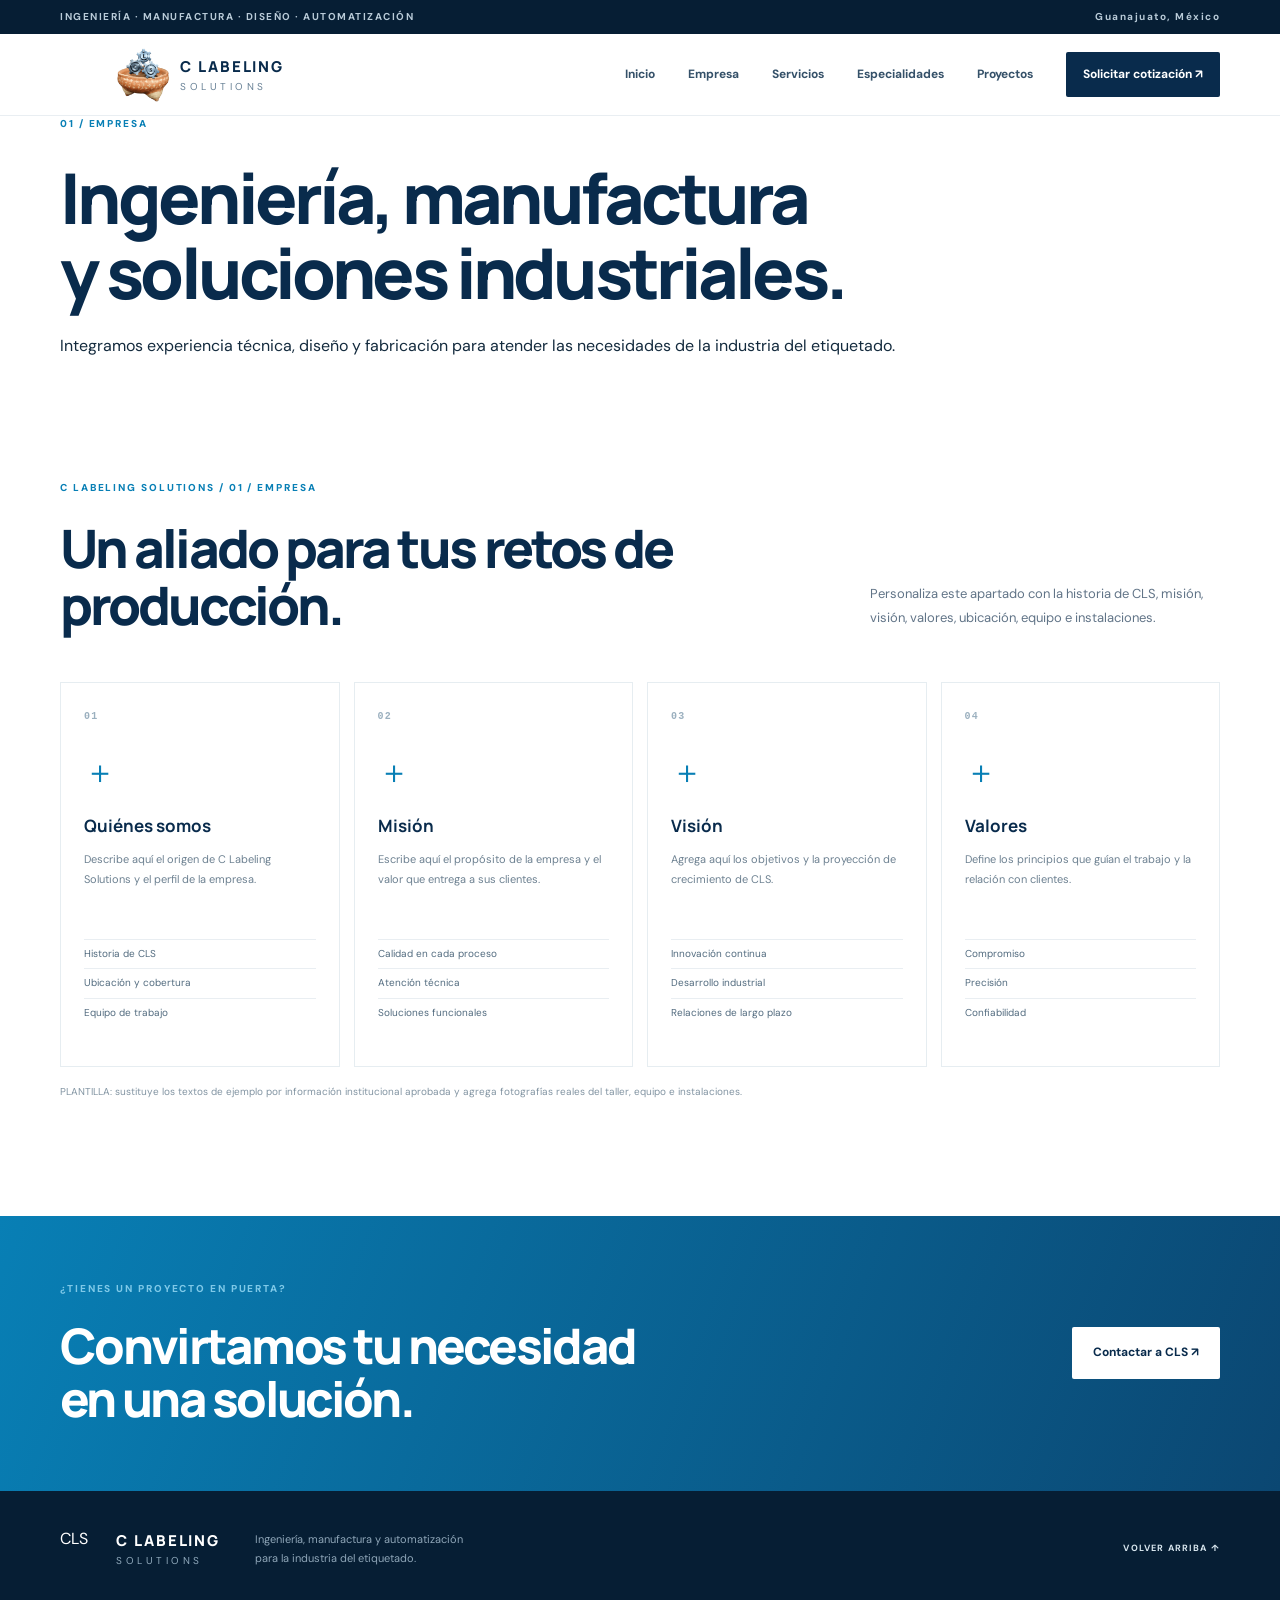
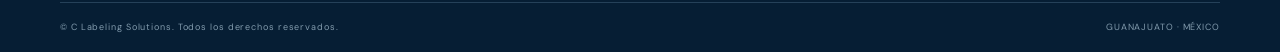
==== empresa.html @ 6d8fc18f "Add files via upload" ====
<!doctype html>
<html lang="es">
<head>
  <meta charset="utf-8">
  <meta name="viewport" content="width=device-width, initial-scale=1">
  <meta name="theme-color" content="#092b4c">
  <meta name="description" content="C Labeling Solutions: ingeniería, fabricación de refacciones, maquinado y automatización para etiquetadoras industriales.">
  <title>C Labeling Solutions | Ingeniería y desarrollo para etiquetado en PET</title>
  <link rel="preconnect" href="https://fonts.googleapis.com">
  <link rel="preconnect" href="https://fonts.gstatic.com" crossorigin>
  <link href="https://fonts.googleapis.com/css2?family=DM+Sans:wght@400;500;600;700&family=Manrope:wght@400;500;600;700;800&display=swap" rel="stylesheet">
  <link rel="stylesheet" href="styles.css">
  </head>


<body id="top">
 <div class="topline"><div class="container topline-inner"><span>INGENIERÍA · MANUFACTURA · DISEÑO · AUTOMATIZACIÓN</span><span>Guanajuato, México</span></div></div>
  <header class="site-header">
    
    <div class="container nav-wrap">
            <a class="brand" href="#inicio" aria-label="C Labeling Solutions, inicio">
        <svg class="brand-mark" viewBox="0 0 54 54" role="img"  aria-label="CLS">
          <img src="imagenes/Logo Hoya.png" alt="C Labeling Solutions, logotipo" width="54" height="54">
        </svg>
        
        <span class="brand-name"><strong>C LABELING</strong><small>SOLUTIONS</small></span>
      </a>
      <!--// Menu principal de navegación con enlaces a secciones internas de la página y un botón de llamada a la acción para solicitar cotización.-->
           <button class="menu-toggle" aria-label="Abrir menú" aria-expanded="false"><span></span><span></span><span></span></button>
      <nav class="main-nav" aria-label="Navegación principal">
        <a href="index.html">Inicio</a><a href="empresa.html" aria-current="page">Empresa</a><a href="servicios.html">Servicios</a><a href="especialidades.html">Especialidades</a><a href="proyectos.html">Proyectos</a>
      <a href="index.html#contacto" class="nav-cta">Solicitar cotización ↗</a>
    </nav>
  </div>
</header>
<main>
<!-- CABECERA DE PÁGINA: conserva esta estructura para mantener el tema común. -->
<section class="page-hero"><div class="container">
  <div class="section-kicker">01 / EMPRESA</div><h1>Ingeniería, manufactura<br>y soluciones industriales.</h1><p>Integramos experiencia técnica, diseño y fabricación para atender las necesidades de la industria del etiquetado.</p>
</div></section>
<!-- CONTENIDO EDITABLE: duplica o elimina tarjetas según tus necesidades. -->
<section class="section-pad"><div class="container">
  <div class="section-heading"><div><div class="section-kicker">C LABELING SOLUTIONS / 01 / EMPRESA</div><h2>Un aliado para tus retos de producción.</h2></div><p>Personaliza este apartado con la historia de CLS, misión, visión, valores, ubicación, equipo e instalaciones.</p></div>
  <div class="service-grid"><article class="service-card">
      <div class="service-number">01</div>
      <!-- IMAGEN OPCIONAL: reemplaza el símbolo por <img src="imagenes/archivo.jpg" alt="..."> -->
      <div class="service-icon" aria-hidden="true">＋</div>
      <h3>Quiénes somos</h3><p>Describe aquí el origen de C Labeling Solutions y el perfil de la empresa.</p>
      <ul><li>Historia de CLS</li><li>Ubicación y cobertura</li><li>Equipo de trabajo</li></ul>
    </article><article class="service-card">
      <div class="service-number">02</div>
      <!-- IMAGEN OPCIONAL: reemplaza el símbolo por <img src="imagenes/archivo.jpg" alt="..."> -->
      <div class="service-icon" aria-hidden="true">＋</div>
      <h3>Misión</h3><p>Escribe aquí el propósito de la empresa y el valor que entrega a sus clientes.</p>
      <ul><li>Calidad en cada proceso</li><li>Atención técnica</li><li>Soluciones funcionales</li></ul>
    </article><article class="service-card">
      <div class="service-number">03</div>
      <!-- IMAGEN OPCIONAL: reemplaza el símbolo por <img src="imagenes/archivo.jpg" alt="..."> -->
      <div class="service-icon" aria-hidden="true">＋</div>
      <h3>Visión</h3><p>Agrega aquí los objetivos y la proyección de crecimiento de CLS.</p>
      <ul><li>Innovación continua</li><li>Desarrollo industrial</li><li>Relaciones de largo plazo</li></ul>
    </article><article class="service-card">
      <div class="service-number">04</div>
      <!-- IMAGEN OPCIONAL: reemplaza el símbolo por <img src="imagenes/archivo.jpg" alt="..."> -->
      <div class="service-icon" aria-hidden="true">＋</div>
      <h3>Valores</h3><p>Define los principios que guían el trabajo y la relación con clientes.</p>
      <ul><li>Compromiso</li><li>Precisión</li><li>Confiabilidad</li></ul>
    </article></div>
  <p class="project-note">PLANTILLA: sustituye los textos de ejemplo por información institucional aprobada y agrega fotografías reales del taller, equipo e instalaciones.</p>
</div></section>
<!-- LLAMADA A LA ACCIÓN: enlaza al formulario principal de contacto. -->
<section class="cta-band"><div class="container cta-inner"><div><div class="section-kicker light">¿TIENES UN PROYECTO EN PUERTA?</div><h2>Convirtamos tu necesidad<br>en una solución.</h2></div><a class="btn btn-light" href="index.html#contacto">Contactar a CLS ↗</a></div></section>
</main>
<footer class="footer">
  <div class="container footer-main">
    <a class="brand brand-footer" href="index.html">
      <span class="brand-mark"><span>CLS</span></span>
      <span class="brand-name"><strong>C LABELING</strong><small>SOLUTIONS</small></span>
    </a>
    <p>Ingeniería, manufactura y automatización<br>para la industria del etiquetado.</p>
    <a class="footer-top" href="#top">VOLVER ARRIBA ↑</a>
  </div>
  <div class="container footer-bottom">
    <span>© <span data-year></span> C Labeling Solutions. Todos los derechos reservados.</span>
    <span>GUANAJUATO · MÉXICO</span>
  </div>
</footer>
<script src="scripts/script.js" defer></script>
</body>
</html>
---- styles.css ----
@import url('https://fonts.googleapis.com/css2?family=DM+Sans:wght@400;500;600;700&family=Manrope:wght@400;500;600;700;800&display=swap');
:root{--navy:#092b4c;--navy2:#0d3d64;--blue:#087fb5;--cyan:#20a5db;--ink:#142b3e;--muted:#617487;--pale:#edf3f7;--white:#fff;--line:#dce5ec;--orange:#e87835;--font:'DM Sans',sans-serif;--display:'Manrope',sans-serif}
*{box-sizing:border-box}html{scroll-behavior:smooth;scroll-padding-top:90px}body{margin:0;color:var(--ink);font-family:var(--font);line-height:1.65;background:#fff}a{color:inherit;text-decoration:none}.container{width:min(1160px,calc(100% - 48px));margin:auto}.topline{background:#061e34;color:#b9cbd8;font-size:10px;letter-spacing:.15em;font-weight:700}.topline-inner{height:34px;display:flex;justify-content:space-between;align-items:center}.site-header{height:82px;background:#fff;position:sticky;top:0;z-index:50;border-bottom:1px solid #e9eef2}.nav-wrap{height:100%;display:flex;align-items:center;justify-content:space-between}.brand{display:flex;align-items:center;gap:10px;color:var(--navy)}.brand-mark{width:46px;height:46px}.brand-name{display:flex;flex-direction:column;line-height:1.08;letter-spacing:.12em}.brand-name strong{font:800 15px var(--display)}.brand-name small{font-size:10px;letter-spacing:.35em;margin-top:5px;color:#688196}.main-nav{display:flex;align-items:center;gap:33px;font-size:12px;font-weight:700;color:#355169}.main-nav>a:not(.nav-cta):hover,.text-link:hover{color:var(--blue)}.nav-cta{background:var(--navy);color:white;padding:13px 17px;border-radius:2px}.nav-cta span{color:#5bc6ed;margin-left:9px}.menu-toggle{display:none;background:none;border:0}.hero{background:linear-gradient(115deg,#f5f8fa 0%,#edf3f7 56%,#e4edf3 100%);position:relative;overflow:hidden;min-height:640px}.hero-grid{position:absolute;inset:0 0 0 48%;opacity:.36;background-image:linear-gradient(rgba(9,43,76,.09) 1px,transparent 1px),linear-gradient(90deg,rgba(9,43,76,.09) 1px,transparent 1px);background-size:38px 38px;mask-image:linear-gradient(90deg,transparent,#000 35%)}.hero-layout{position:relative;display:grid;grid-template-columns: .95fr 1.05fr;align-items:center;min-height:590px;padding-top:30px;padding-bottom:34px}.hero-copy{padding:35px 0 45px;position:relative;z-index:2}.eyebrow,.section-kicker{font-size:10px;letter-spacing:.19em;font-weight:800;color:var(--blue);display:flex;align-items:center;gap:10px}.eyebrow-line{width:27px;height:2px;background:var(--cyan)}h1,h2,h3,p{margin-top:0}h1,h2{font-family:var(--display);letter-spacing:-.055em;line-height:1.08;color:var(--navy)}h1{font-size:clamp(45px,5.5vw,70px);font-weight:800;margin:27px 0 22px}h1 em,.specialty h2 em{font-style:normal;color:var(--blue)}.hero-lead{max-width:475px;color:#536a7d;font-size:16px;line-height:1.8}.hero-actions{display:flex;align-items:center;gap:27px;margin-top:31px}.btn{display:inline-flex;align-items:center;justify-content:center;gap:23px;padding:16px 21px;font-size:12px;font-weight:700;border:0;border-radius:2px;cursor:pointer;transition:.2s}.btn-primary{background:var(--navy);color:#fff;box-shadow:0 8px 20px #092b4c20}.btn-primary:hover{background:var(--blue);transform:translateY(-2px)}.btn span{font-size:17px;color:#5ac5eb}.text-link{font-size:11px;font-weight:700;color:#36546d}.text-link span{margin-left:7px;color:var(--blue)}.hero-proof{display:flex;align-items:center;gap:13px;margin-top:52px}.proof-icon{width:37px;height:37px;border:1px solid #b6c8d5;border-radius:50%;display:grid;place-items:center;color:var(--blue);font-size:21px}.hero-proof strong,.hero-proof small{display:block}.hero-proof strong{font-size:11px;color:var(--navy)}.hero-proof small{font-size:10px;color:#718698;margin-top:2px}.hero-visual{position:relative;min-width:0}.machine-art{width:100%;filter:drop-shadow(0 22px 18px #0b35501a)}.visual-label{font:700 9px var(--font);letter-spacing:.16em;color:#59758a;display:flex;justify-content:space-between}.visual-label b{color:var(--blue)}.label-top{margin:0 20px 5px}.label-bottom{margin:0 20px}.pulse{width:7px;height:7px;border-radius:50%;background:#36b98d;box-shadow:0 0 0 4px #36b98d25;margin-right:8px;display:inline-block}.visual-coordinate{position:absolute;right:1%;top:42%;font:10px/1.6 monospace;color:#66869c;letter-spacing:.1em}.hero-bottom{display:flex;justify-content:space-between;border-top:1px solid #d5e0e8;padding:15px 0 17px;color:#8195a5;font-size:9px;letter-spacing:.16em;font-weight:700}.section-pad{padding:105px 0}.intro-grid{display:grid;grid-template-columns:1fr 1fr;gap:80px}.section-kicker{margin-bottom:23px}.section-kicker.light{color:#7fc9e8}h2{font-size:clamp(37px,4.3vw,53px);font-weight:800;margin-bottom:0}h2 span{color:#8da4b5}.intro-text{padding-top:32px;max-width:530px}.large-copy{font-size:20px;line-height:1.55;color:var(--navy);font-weight:600}.intro-text p:not(.large-copy){font-size:14px;color:var(--muted);line-height:1.9}.under-link{display:inline-block;margin-top:14px;padding-bottom:7px;border-bottom:1px solid var(--cyan);font-size:12px;font-weight:700;color:var(--navy)}.under-link span{color:var(--blue);margin-left:14px}.services{background:#f3f6f8}.section-heading{display:flex;justify-content:space-between;align-items:end;gap:40px;margin-bottom:48px}.section-heading>p{max-width:350px;color:var(--muted);font-size:13px;line-height:1.8;margin-bottom:5px}.service-grid{display:grid;grid-template-columns:repeat(4,1fr);gap:14px}.service-card{background:#fff;padding:28px 23px 25px;min-height:385px;position:relative;border:1px solid #e6edf1;transition:.25s}.service-card:hover{transform:translateY(-5px);box-shadow:0 15px 35px #0a345011}.service-card.featured{background:var(--navy);color:white;border-color:var(--navy)}.service-number{font:700 10px monospace;color:#9bb0bf;letter-spacing:.12em}.featured .service-number{color:#74b7d6}.service-icon{font-size:32px;color:var(--blue);margin:24px 0 16px}.featured .service-icon{color:#53c4ed}.service-card h3{font:700 17px var(--display);line-height:1.3;color:var(--navy);margin-bottom:13px}.featured h3{color:white}.service-card p{font-size:11px;line-height:1.8;color:#6d8191;min-height:78px}.featured p{color:#c0d1dc}.service-card ul{list-style:none;padding:0;margin:0}.service-card li{font-size:10px;color:#526b7f;padding:6px 0;border-top:1px solid #e9eef2}.featured li{color:#d3e2eb;border-color:#31536f}.service-card>a{position:absolute;right:22px;bottom:20px;color:var(--blue);font-size:20px}.featured>a{color:#66c9ec}.specialty{background:#092b4c;color:#fff;overflow:hidden}.specialty-grid{display:grid;grid-template-columns:1.08fr .92fr;gap:90px;align-items:center}.specialty-visual{position:relative}.specialty-frame{border:1px solid #39617d;background:#0c3557;padding:14px}.frame-top,.frame-bottom{display:flex;justify-content:space-between;color:#8bb2c9;font:9px monospace;letter-spacing:.12em}.blueprint{margin:20px 0;background-image:linear-gradient(#ffffff0a 1px,transparent 1px),linear-gradient(90deg,#ffffff0a 1px,transparent 1px);background-size:20px 20px}.blueprint svg{width:100%;display:block}.specialty-stamp{position:absolute;right:-28px;bottom:25px;background:#20a5db;color:#fff;padding:18px 22px;font:800 11px/1.5 var(--display);letter-spacing:.12em;transform:rotate(-5deg);box-shadow:0 10px 30px #061e3466}.specialty-copy h2{color:#fff;font-size:clamp(40px,4.5vw,57px);margin-bottom:25px}.specialty-copy h2 em{color:#54bce5}.specialty-copy>p{font-size:13px;color:#b6c9d7;line-height:1.9;max-width:480px}.machine-tags{display:flex;flex-wrap:wrap;gap:8px;margin:28px 0 31px}.machine-tags span{border:1px solid #42627b;padding:8px 12px;color:#d4e2eb;font:700 10px var(--display);letter-spacing:.08em}.machine-tags span:last-child{font-size:8px;color:#8bb0c7}.btn-light{background:#fff;color:var(--navy)}.btn-light:hover{background:#dff4fb;transform:translateY(-2px)}.btn-light span{color:var(--blue)}.approach-head{display:flex;justify-content:space-between;align-items:end;gap:35px;margin-bottom:54px}.approach-head>p{max-width:330px;color:var(--muted);font-size:13px;line-height:1.8}.steps{display:grid;grid-template-columns:repeat(4,1fr);border-top:1px solid var(--line)}.step{padding:27px 25px 0 0;position:relative}.step:before{content:"";position:absolute;top:-4px;left:0;width:7px;height:7px;border-radius:50%;background:var(--cyan)}.step>span{font:700 11px monospace;color:var(--blue)}.step h3{font:700 18px var(--display);color:var(--navy);margin:18px 0 9px}.step p{font-size:12px;line-height:1.8;color:var(--muted);max-width:220px}.projects{background:#f3f6f8}.project-grid{display:grid;grid-template-columns:1.2fr 1fr 1fr;gap:17px}.project-tile{background:#fff;border:1px solid #e4ebf0}.tile-art{height:220px;position:relative;overflow:hidden;background:#dce8ef;display:grid;place-items:center}.tile-large .tile-art{height:260px}.art-machine{background:linear-gradient(135deg,#0d3555,#1c638a)}.art-ring{width:180px;height:180px;border:17px solid #c5d7e3;border-radius:50%;box-shadow:inset 0 0 0 13px #173f5c,0 0 0 2px #75c8e8;position:relative}.art-ring:before,.art-ring:after{content:"";position:absolute;inset:25px;border:2px dashed #7ccbe9;border-radius:50%}.art-ring:after{inset:65px;background:#dbe8ef;border:7px solid #6e91a8}.art-core{position:absolute;width:17px;height:17px;border-radius:50%;background:#0e4d75}.art-cnc{background:linear-gradient(135deg,#d5e0e8,#a9c0cf)}.cnc-block{width:155px;height:95px;background:linear-gradient(135deg,#eff4f7,#7898ad);transform:skewY(-12deg);box-shadow:18px 20px 0 #63839a}.cnc-tool{position:absolute;width:14px;height:100px;background:#244b68;top:25px;left:54%;transform:rotate(28deg);box-shadow:0 0 0 5px #ffffff30}.art-control{background:linear-gradient(135deg,#0b2944,#1b5478)}.control-screen{width:130px;height:130px;border:8px solid #9eb7c7;border-radius:7px;background:#102b41;display:flex;flex-direction:column;gap:8px;padding:18px;box-shadow:0 15px 30px #061e3466}.control-screen i{height:7px;background:#36b8db;width:80%;display:block}.control-screen i:nth-child(2){width:55%;background:#5ac39a}.control-screen i:nth-child(3){width:68%;background:#e6b65d}.control-screen b{color:#eaf5fa;font:800 18px var(--display);text-align:right}.art-caption{position:absolute;bottom:14px;left:17px;color:#e5f2f8;font:700 8px monospace;letter-spacing:.16em}.art-cnc .art-caption{color:#284c66}.tile-info{padding:19px 21px 21px}.tile-info>span{font:700 9px monospace;color:var(--blue);letter-spacing:.13em}.tile-info h3{font:700 16px var(--display);color:var(--navy);margin:9px 0 4px}.tile-info p{font-size:11px;color:var(--muted);margin:0}.project-note{font-size:10px;color:#8294a2;margin-top:17px}.cta-band{background:linear-gradient(110deg,#087fb5,#0b4772);padding:65px 0}.cta-inner{display:flex;justify-content:space-between;align-items:center;gap:25px}.cta-inner h2{color:#fff;font-size:clamp(35px,4vw,49px)}.contact-grid{display:grid;grid-template-columns:.85fr 1.15fr;gap:100px}.contact-copy h2{margin-bottom:24px}.contact-copy h2 span{color:#8da4b5}.contact-copy>p{font-size:13px;line-height:1.9;color:var(--muted);max-width:390px;margin-bottom:32px}.contact-detail{display:flex;align-items:center;gap:14px;margin:19px 0}.detail-icon{width:38px;height:38px;display:grid;place-items:center;background:#eef5f8;color:var(--blue);font-size:19px}.contact-detail small,.contact-detail strong,.contact-detail em{display:block}.contact-detail small{font-size:8px;letter-spacing:.15em;color:#8296a6;font-weight:800}.contact-detail strong{font-size:12px;color:var(--navy);margin-top:3px}.contact-detail em{font-size:9px;color:#a06d3d;font-style:normal;margin-top:3px}.contact-form{background:#f4f7f9;padding:34px}.form-heading{margin-bottom:25px}.form-heading strong,.form-heading span{display:block}.form-heading strong{font:700 20px var(--display);color:var(--navy)}.form-heading span{font-size:11px;color:var(--muted);margin-top:5px}.contact-form label{display:block;font-size:10px;font-weight:700;color:#3e5b71;margin-bottom:16px}.form-row{display:grid;grid-template-columns:1fr 1fr;gap:14px}.contact-form input,.contact-form select,.contact-form textarea{display:block;width:100%;margin-top:7px;border:1px solid #d9e3e9;background:#fff;padding:12px 13px;font:12px var(--font);color:var(--ink);border-radius:0;outline:none}.contact-form input:focus,.contact-form select:focus,.contact-form textarea:focus{border-color:var(--blue);box-shadow:0 0 0 3px #087fb515}.contact-form textarea{resize:vertical}.form-submit{width:100%}.form-privacy{display:block;font-size:9px;color:#8193a1;line-height:1.6;margin-top:12px}.form-status{font-size:11px;color:var(--blue);margin:8px 0 0}.footer{background:#061e34;color:#b9cbd8;padding:35px 0 0}.footer-main{display:flex;align-items:center;gap:35px;padding-bottom:30px}.brand-footer{color:#fff}.brand-footer .brand-name small{color:#91aabc}.footer-main>p{font-size:11px;line-height:1.7;color:#8fa6b8;margin:0}.footer-top{margin-left:auto;font-size:9px;letter-spacing:.13em;font-weight:700;color:#d9e7ef}.footer-bottom{border-top:1px solid #254159;padding:17px 0;display:flex;justify-content:space-between;font-size:9px;letter-spacing:.1em;color:#829bad}
@media(max-width:950px){.main-nav{gap:17px}.hero-layout{grid-template-columns:1fr 1fr}.hero-visual{margin-right:-30px}.service-grid{grid-template-columns:repeat(2,1fr)}.specialty-grid{gap:45px}.contact-grid{gap:45px}}
@media(max-width:720px){.container{width:min(100% - 36px,560px)}.topline-inner{height:30px;font-size:8px}.topline-inner span:last-child{display:none}.site-header{height:70px}.brand-mark{width:40px;height:40px}.menu-toggle{display:flex;flex-direction:column;gap:5px;padding:10px}.menu-toggle span{display:block;width:23px;height:2px;background:var(--navy)}.main-nav{display:none;position:absolute;top:70px;left:0;right:0;background:#fff;padding:20px 24px 25px;box-shadow:0 15px 20px #092b4c15;flex-direction:column;align-items:stretch;gap:0}.main-nav.open{display:flex}.main-nav>a{padding:13px 0;border-bottom:1px solid #edf1f4}.main-nav .nav-cta{margin-top:12px;padding:13px 15px;border:0}.hero-layout{display:flex;flex-direction:column;align-items:stretch;padding-top:40px;min-height:auto}.hero-copy{padding:10px 0 5px}.hero h1{font-size:clamp(43px,12vw,61px);margin:23px 0 18px}.hero-lead{font-size:14px}.hero-actions{align-items:flex-start;flex-direction:column;gap:17px}.hero-proof{margin-top:30px}.hero-visual{margin:12px -8px 0}.visual-coordinate{right:0;font-size:8px}.hero-bottom{font-size:7px}.section-pad{padding:72px 0}.intro-grid,.specialty-grid,.contact-grid{grid-template-columns:1fr;gap:28px}.intro-text{padding-top:0}.section-heading,.approach-head{display:block}.section-heading>p,.approach-head>p{margin-top:22px}.service-grid{grid-template-columns:1fr}.service-card{min-height:340px}.service-card p{min-height:0}.specialty-grid{gap:48px}.specialty-stamp{right:-5px}.specialty-copy h2{font-size:46px}.steps{grid-template-columns:1fr 1fr;row-gap:20px}.step{padding-right:12px}.project-grid{grid-template-columns:1fr}.tile-art,.tile-large .tile-art{height:220px}.cta-inner{display:block}.cta-inner .btn{margin-top:28px}.contact-form{padding:24px 18px}.form-row{grid-template-columns:1fr;gap:0}.footer-main{flex-wrap:wrap;gap:18px}.footer-main>p{width:100%;order:3}.footer-top{font-size:8px}.footer-bottom{font-size:8px;gap:10px;flex-direction:column}.section-kicker{font-size:9px}}
@media(prefers-reduced-motion:reduce){html{scroll-behavior:auto}*,*:before,*:after{transition:none!important}}
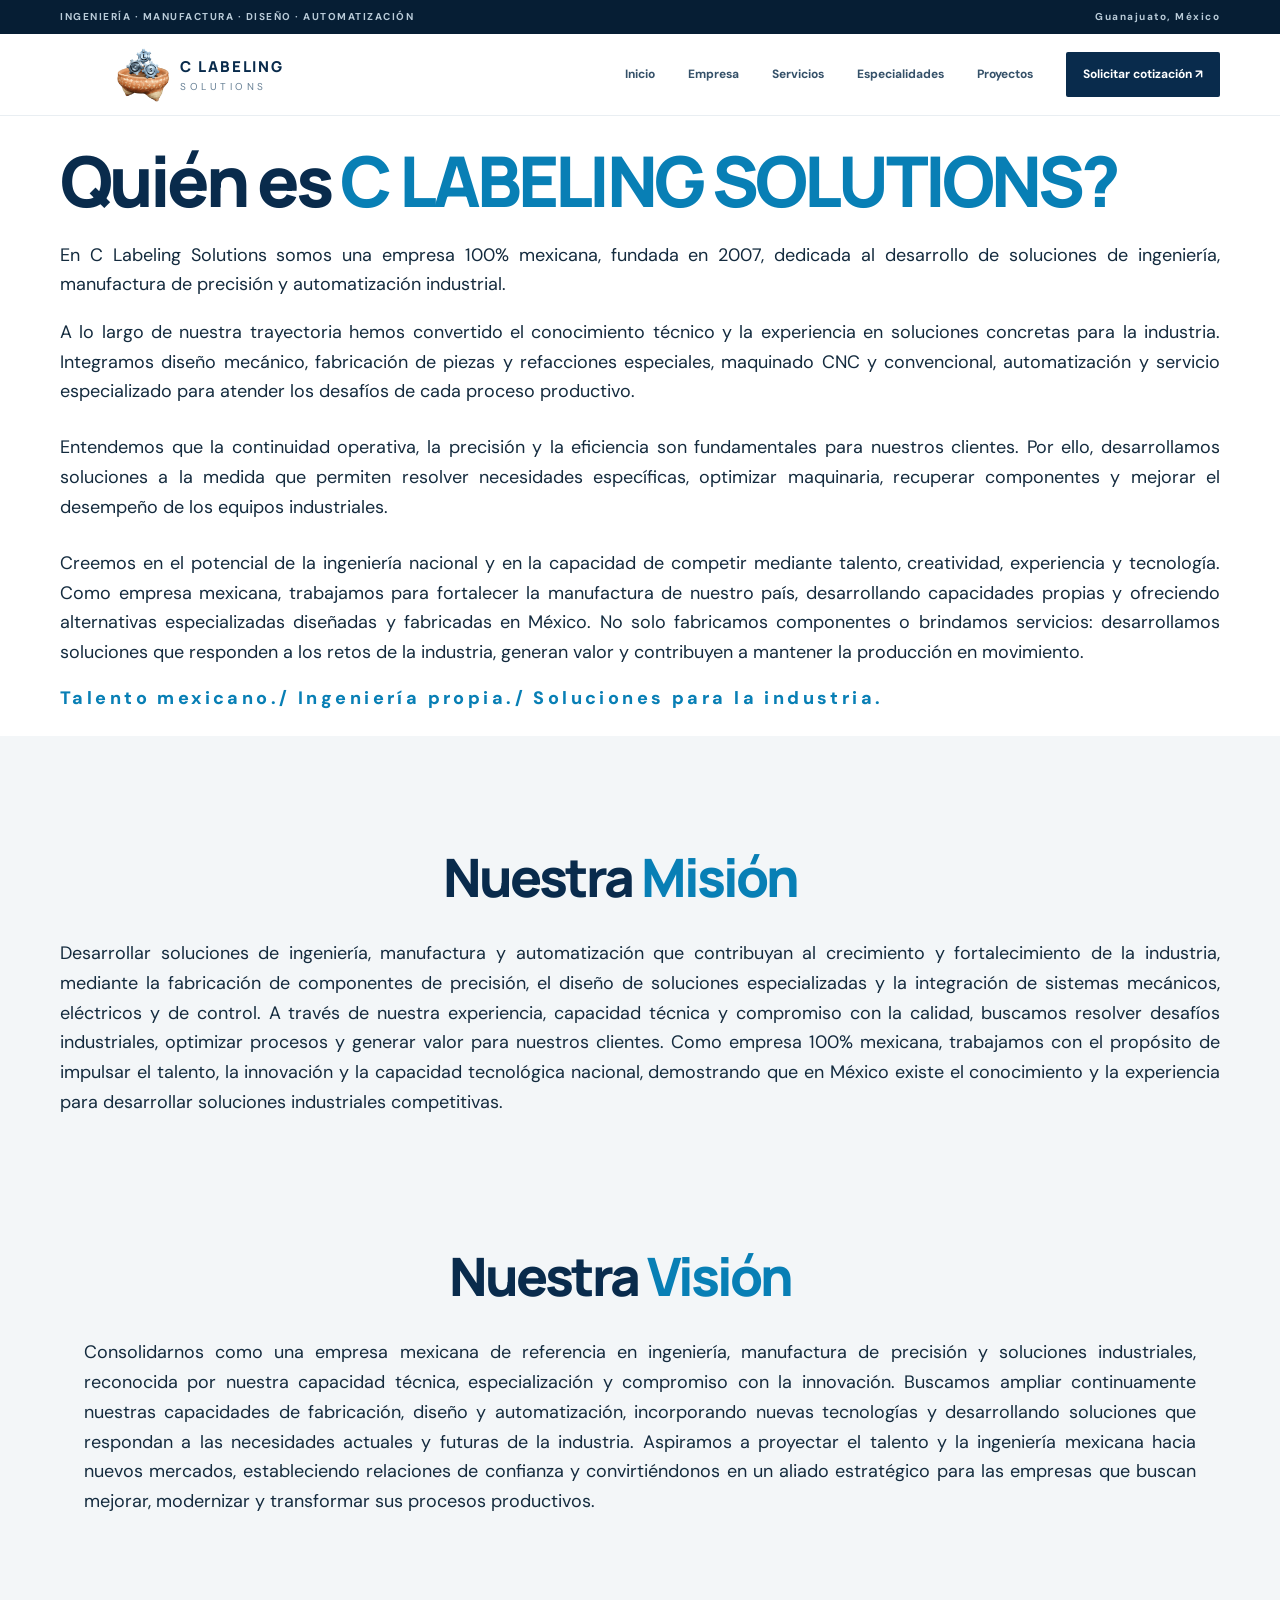
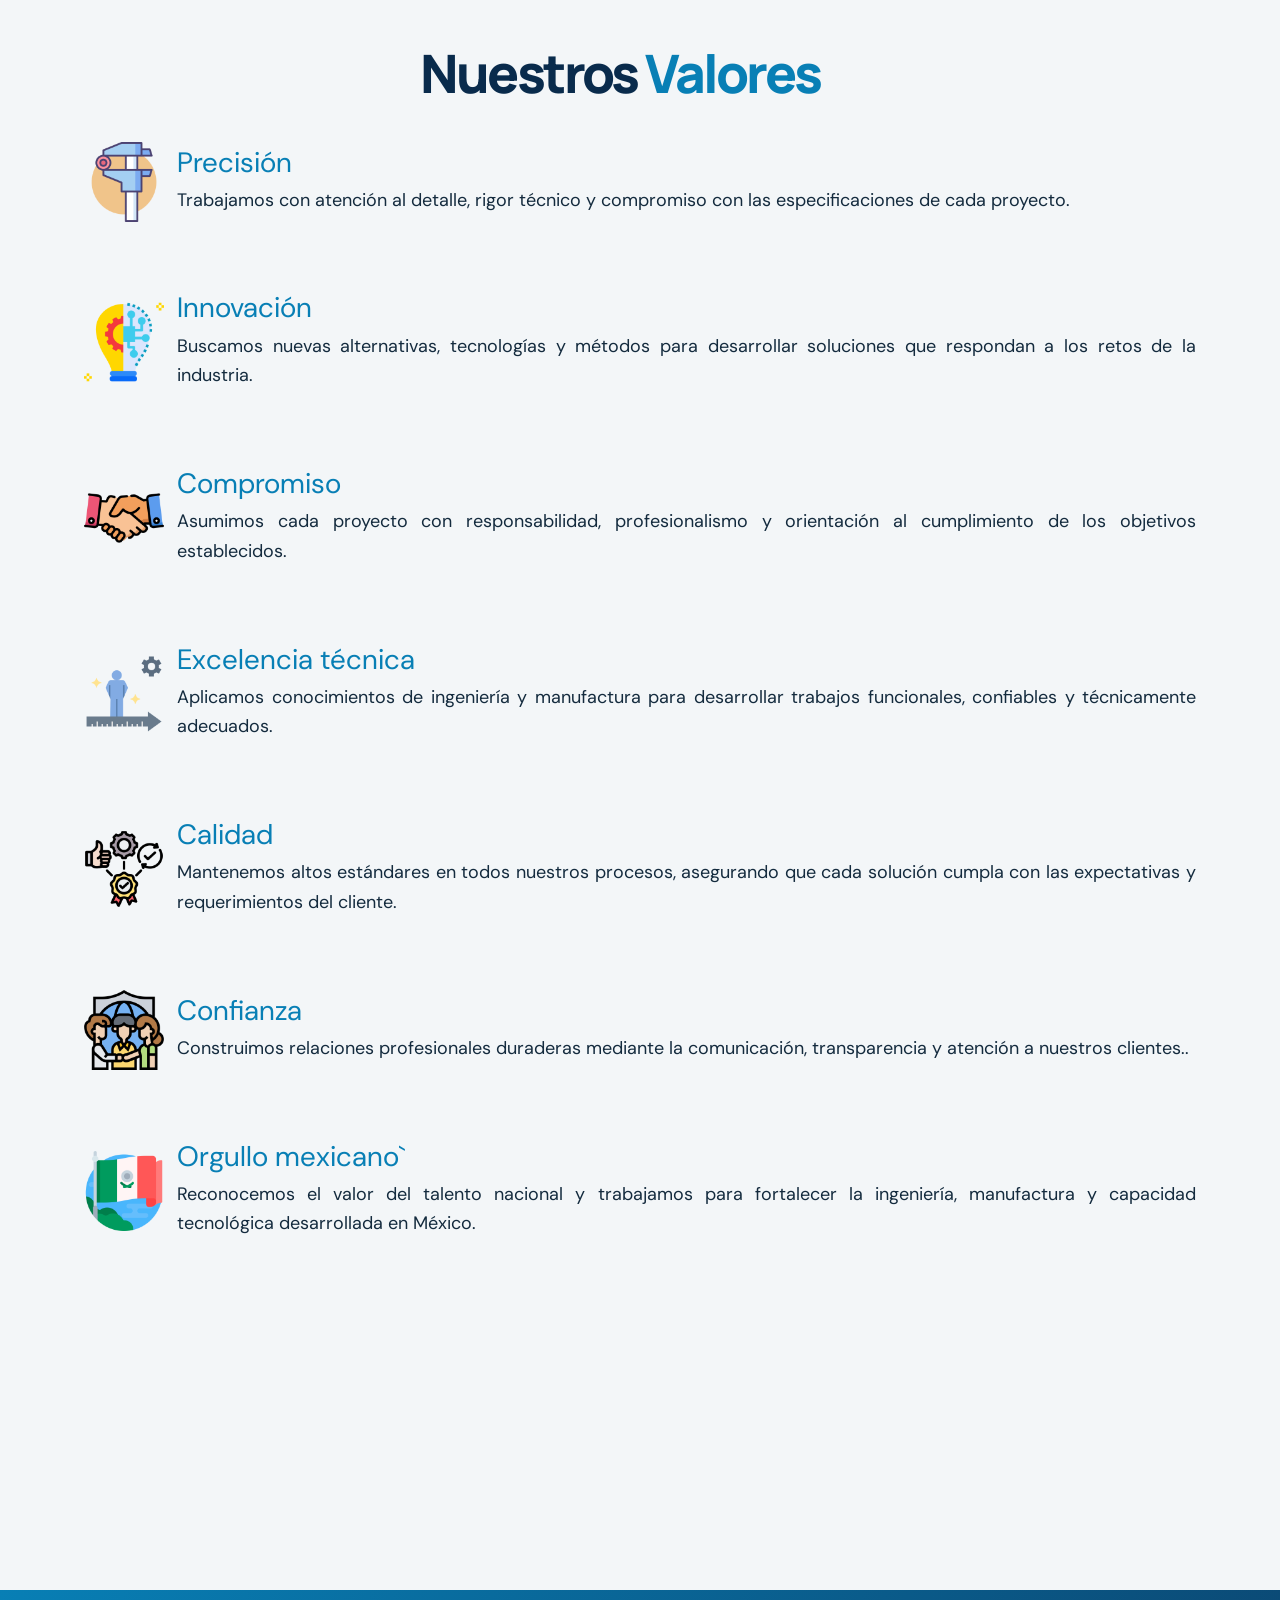
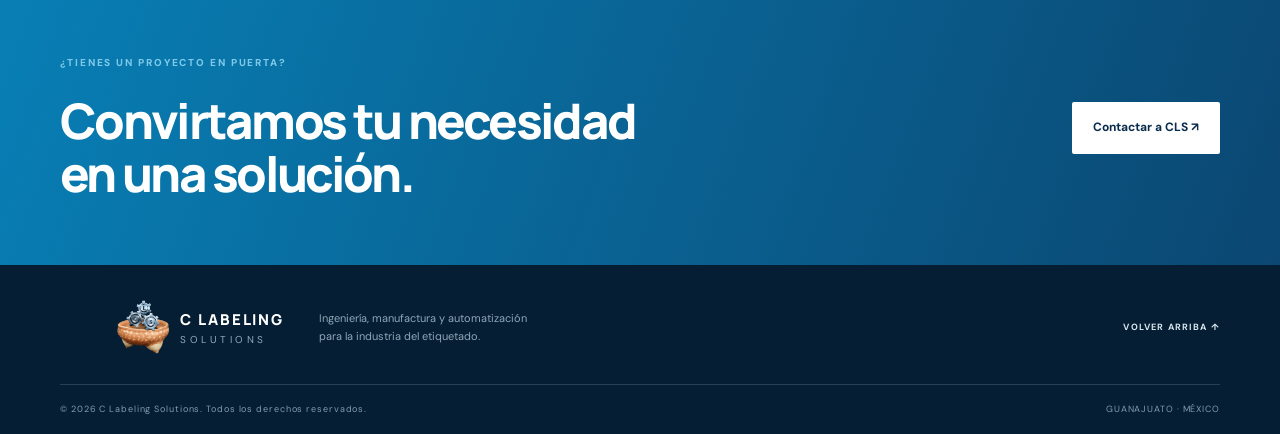
==== commit 52204513: "Add files via upload" ====
--- a/empresa.html
+++ b/empresa.html
@@ -18,73 +18,102 @@
   <header class="site-header">
     
     <div class="container nav-wrap">
-            <a class="brand" href="#inicio" aria-label="C Labeling Solutions, inicio">
+            <a class="brand" href="index.html" > 
         <svg class="brand-mark" viewBox="0 0 54 54" role="img"  aria-label="CLS">
           <img src="imagenes/Logo Hoya.png" alt="C Labeling Solutions, logotipo" width="54" height="54">
         </svg>
-        
         <span class="brand-name"><strong>C LABELING</strong><small>SOLUTIONS</small></span>
       </a>
-      <!--// Menu principal de navegación con enlaces a secciones internas de la página y un botón de llamada a la acción para solicitar cotización.-->
-           <button class="menu-toggle" aria-label="Abrir menú" aria-expanded="false"><span></span><span></span><span></span></button>
+      
+      <!--// Menu principal de navegación con enlaces a secciones internas de la página y un botón de llamada a la acción para solicitar cotizacaión.-->
+           </a><button class="menu-toggle" aria-label="Abrir menú" aria-expanded="false"><span></span><span></span><span></span></button>
       <nav class="main-nav" aria-label="Navegación principal">
         <a href="index.html">Inicio</a><a href="empresa.html" aria-current="page">Empresa</a><a href="servicios.html">Servicios</a><a href="especialidades.html">Especialidades</a><a href="proyectos.html">Proyectos</a>
       <a href="index.html#contacto" class="nav-cta">Solicitar cotización ↗</a>
     </nav>
   </div>
 </header>
+
+
+
 <main>
-<!-- CABECERA DE PÁGINA: conserva esta estructura para mantener el tema común. -->
-<section class="page-hero"><div class="container">
-  <div class="section-kicker">01 / EMPRESA</div><h1>Ingeniería, manufactura<br>y soluciones industriales.</h1><p>Integramos experiencia técnica, diseño y fabricación para atender las necesidades de la industria del etiquetado.</p>
+<!-- CABECERA DE PÁGINA-->
+<section class="page-hero" id="C labeling"><div class="container">
+  <div class="section-kicker"></div><h1>Quién es  <span style="color: #087fb5">C LABELING SOLUTIONS?</span> </h1>
+  <p style="font-size: 18px; text-align: justify;">
+En C Labeling Solutions somos una empresa 100% mexicana, fundada en 2007, dedicada al desarrollo de soluciones de ingeniería, manufactura de precisión y automatización industrial.<br>
+<div style="font-size: 18px; text-align: justify;">A lo largo de nuestra trayectoria hemos convertido el conocimiento técnico y la experiencia en soluciones concretas para la industria. Integramos diseño mecánico, fabricación de piezas y refacciones especiales, maquinado CNC y convencional, automatización y servicio especializado para atender los desafíos de cada proceso productivo.</div><br>
+<div style="font-size: 18px; text-align: justify;"> Entendemos que la continuidad operativa, la precisión y la eficiencia son fundamentales para nuestros clientes. Por ello, desarrollamos soluciones a la medida que permiten resolver necesidades específicas, optimizar maquinaria, recuperar componentes y mejorar el desempeño de los equipos industriales.</div> <br>
+<div style="font-size: 18px; text-align: justify;">Creemos en el potencial de la ingeniería nacional y en la capacidad de competir mediante talento, creatividad, experiencia y tecnología. Como empresa mexicana, trabajamos para fortalecer la manufactura de nuestro país, desarrollando capacidades propias y ofreciendo alternativas especializadas diseñadas y fabricadas en México.
+  No solo fabricamos componentes o brindamos servicios: desarrollamos soluciones que responden a los retos de la industria, generan valor y contribuyen a mantener la producción en movimiento.
+</div> 
+</p>
+<div class="section-kicker" style="font-size: large;">Talento mexicano./ Ingeniería propia./ Soluciones para la industria.</div>
 </div></section>
-<!-- CONTENIDO EDITABLE: duplica o elimina tarjetas según tus necesidades. -->
-<section class="section-pad"><div class="container">
-  <div class="section-heading"><div><div class="section-kicker">C LABELING SOLUTIONS / 01 / EMPRESA</div><h2>Un aliado para tus retos de producción.</h2></div><p>Personaliza este apartado con la historia de CLS, misión, visión, valores, ubicación, equipo e instalaciones.</p></div>
-  <div class="service-grid"><article class="service-card">
-      <div class="service-number">01</div>
-      <!-- IMAGEN OPCIONAL: reemplaza el símbolo por <img src="imagenes/archivo.jpg" alt="..."> -->
-      <div class="service-icon" aria-hidden="true">＋</div>
-      <h3>Quiénes somos</h3><p>Describe aquí el origen de C Labeling Solutions y el perfil de la empresa.</p>
-      <ul><li>Historia de CLS</li><li>Ubicación y cobertura</li><li>Equipo de trabajo</li></ul>
-    </article><article class="service-card">
-      <div class="service-number">02</div>
-      <!-- IMAGEN OPCIONAL: reemplaza el símbolo por <img src="imagenes/archivo.jpg" alt="..."> -->
-      <div class="service-icon" aria-hidden="true">＋</div>
-      <h3>Misión</h3><p>Escribe aquí el propósito de la empresa y el valor que entrega a sus clientes.</p>
-      <ul><li>Calidad en cada proceso</li><li>Atención técnica</li><li>Soluciones funcionales</li></ul>
-    </article><article class="service-card">
-      <div class="service-number">03</div>
-      <!-- IMAGEN OPCIONAL: reemplaza el símbolo por <img src="imagenes/archivo.jpg" alt="..."> -->
-      <div class="service-icon" aria-hidden="true">＋</div>
-      <h3>Visión</h3><p>Agrega aquí los objetivos y la proyección de crecimiento de CLS.</p>
-      <ul><li>Innovación continua</li><li>Desarrollo industrial</li><li>Relaciones de largo plazo</li></ul>
-    </article><article class="service-card">
-      <div class="service-number">04</div>
-      <!-- IMAGEN OPCIONAL: reemplaza el símbolo por <img src="imagenes/archivo.jpg" alt="..."> -->
-      <div class="service-icon" aria-hidden="true">＋</div>
-      <h3>Valores</h3><p>Define los principios que guían el trabajo y la relación con clientes.</p>
-      <ul><li>Compromiso</li><li>Precisión</li><li>Confiabilidad</li></ul>
-    </article></div>
-  <p class="project-note">PLANTILLA: sustituye los textos de ejemplo por información institucional aprobada y agrega fotografías reales del taller, equipo e instalaciones.</p>
-</div></section>
-<!-- LLAMADA A LA ACCIÓN: enlaza al formulario principal de contacto. -->
+
+<div> 
+<container>
+  <section class="projects section-pad" id="Mision">
+      <div class="container">
+        <div class="section-heading"style="display: flex; justify-content: center; align-items: center; height: 50px;" ><div><div class="section-kicker"; ></div><h2>Nuestra </span><span style="color: #087fb5">Misión</span></span></h2></div>
+        <p style="font-size: 16px; text-align: justify;"></p></div>
+        <div  style="font-size: 18px; text-align: justify;">Desarrollar soluciones de ingeniería, manufactura y automatización que contribuyan al crecimiento y fortalecimiento de la industria, mediante la fabricación de componentes de precisión, el diseño de soluciones especializadas y la integración de sistemas mecánicos, eléctricos y de control.
+A través de nuestra experiencia, capacidad técnica y compromiso con la calidad, buscamos resolver desafíos industriales, optimizar procesos y generar valor para nuestros clientes.
+Como empresa 100% mexicana, trabajamos con el propósito de impulsar el talento, la innovación y la capacidad tecnológica nacional, demostrando que en México existe el conocimiento y la experiencia para desarrollar soluciones industriales competitivas.</p></div>
+       
+<div> 
+  <section class="projects section-pad" id="Vision">
+      <div class="container">
+        <div class="section-heading"style="display: flex; justify-content: center; align-items: center; height: 50px;" ><div><div class="section-kicker"; ></div><h2>Nuestra </span><span style="color: #087fb5">Visión</span></span></h2></div>
+        <p style="font-size: 16px; text-align: justify;"></p></div>
+        <div  style="font-size: 18px; text-align: justify;">Consolidarnos como una empresa mexicana de referencia en ingeniería, manufactura de precisión y soluciones industriales, reconocida por nuestra capacidad técnica, especialización y compromiso con la innovación.
+Buscamos ampliar continuamente nuestras capacidades de fabricación, diseño y automatización, incorporando nuevas tecnologías y desarrollando soluciones que respondan a las necesidades actuales y futuras de la industria.
+Aspiramos a proyectar el talento y la ingeniería mexicana hacia nuevos mercados, estableciendo relaciones de confianza y convirtiéndonos en un aliado estratégico para las empresas que buscan mejorar, modernizar y transformar sus procesos productivos.</div></p></div>
+        <div class="project-grid"> </div><div> 
+
+
+<container>
+  <section class="projects section-pad" id="Valores">
+      <div class="container">
+        <div class="section-heading"style="display: flex; justify-content: center; align-items: center; height: 50px;" ><div><div class="section-kicker"; ></div><h2>Nuestros </span><span style="color: #087fb5">Valores</span></span></h2></div>
+        <p style="font-size: 16px; text-align: justify;"></p></div>
+        <div  style="font-size: 18px; text-align: justify;">
+ <div class="hero-proof"><div> <img src="imagenes/precision-de-medicion.png" width="80" height="80" alt="Precisión"><h2> </div><div><span style="font-size: 28px; color: #087fb5">Precisión</span><p>Trabajamos con atención al detalle, rigor técnico y compromiso con las especificaciones de cada proyecto.</p></h2></div>
+          </div>
+          <div class="hero-proof"><div> <img src="imagenes/innovacion.png" width="80" height="80" alt="Innovación"><h2> </div><div><span style="font-size: 28px; color: #087fb5">Innovación</span><p>Buscamos nuevas alternativas, tecnologías y métodos para desarrollar soluciones que respondan a los retos de la industria.</p></h2></div>
+          </div>
+          <div class="hero-proof"><div> <img src="imagenes/apreton-de-manos.png" width="80" height="80" alt="Compromiso"><h2> </div><div><span style="font-size: 28px; color: #087fb5">Compromiso</span><p>Asumimos cada proyecto con responsabilidad, profesionalismo y orientación al cumplimiento de los objetivos establecidos.</p></h2></div>
+          </div>
+          <div class="hero-proof"><div> <img src="imagenes/perfeccionista.png" width="80" height="80" alt="Calidad"><h2> </div><div><span style="font-size: 28px; color: #087fb5">Excelencia técnica</span><p>Aplicamos conocimientos de ingeniería y manufactura para desarrollar trabajos funcionales, confiables y técnicamente adecuados.</p></h2></div>
+          </div>
+          <div class="hero-proof"><div> <img src="imagenes/calidad.png" width="80" height="80" alt="Precisión"><h2> </div><div><span style="font-size: 28px; color: #087fb5">Calidad</span><p>Mantenemos altos estándares en todos nuestros procesos, asegurando que cada solución cumpla con las expectativas y requerimientos del cliente.</p></h2></div>
+          </div>
+          <div class="hero-proof"><div> <img src="imagenes/confianza.png" width="80" height="80" alt="Confianza"><h2> </div><div><span style="font-size: 28px; color: #087fb5">Confianza</span><p>Construimos relaciones profesionales duraderas mediante la comunicación, transparencia y atención a nuestros clientes..</p></h2></div>
+          </div>
+          <div class="hero-proof"><div> <img src="imagenes/bandera-de-mexico.png" width="80" height="80" alt="Precisión"><h2> </div><div><span style="font-size: 28px; color: #087fb5">Orgullo mexicano`</span><p>Reconocemos el valor del talento nacional y trabajamos para fortalecer la ingeniería, manufactura y capacidad tecnológica desarrollada en México.</p></h2></div>
+          </div>
+        </p></div>
+        <div class="project-grid"> </div></div></section></container></div>
+  </section> </div></div></section></div></section></div>
+<div class="project-grid"> </div></div></section></container></div>
+  </section>
+</div>
+
+
+
+
+<!-- Enlaza al formulario principal de contacto. -->
 <section class="cta-band"><div class="container cta-inner"><div><div class="section-kicker light">¿TIENES UN PROYECTO EN PUERTA?</div><h2>Convirtamos tu necesidad<br>en una solución.</h2></div><a class="btn btn-light" href="index.html#contacto">Contactar a CLS ↗</a></div></section>
 </main>
-<footer class="footer">
-  <div class="container footer-main">
-    <a class="brand brand-footer" href="index.html">
-      <span class="brand-mark"><span>CLS</span></span>
-      <span class="brand-name"><strong>C LABELING</strong><small>SOLUTIONS</small></span>
-    </a>
-    <p>Ingeniería, manufactura y automatización<br>para la industria del etiquetado.</p>
-    <a class="footer-top" href="#top">VOLVER ARRIBA ↑</a>
-  </div>
-  <div class="container footer-bottom">
-    <span>© <span data-year></span> C Labeling Solutions. Todos los derechos reservados.</span>
-    <span>GUANAJUATO · MÉXICO</span>
-  </div>
-</footer>
-<script src="scripts/script.js" defer></script>
+
+  <footer class="footer">
+    <div class="container footer-main">
+      <a class="brand brand-footer" href="index.html"><svg class="brand-mark" viewBox="0 0 54 54" aria-hidden="true"> <img src="imagenes/Logo Hoya.png" alt="C Labeling Solutions" width="54" height="54"></svg><span class="brand-name"><strong>C LABELING</strong><small>SOLUTIONS</small></span></a>
+      <p>Ingeniería, manufactura y automatización<br>para la industria del etiquetado.</p>
+      <a class="footer-top" href="#C labeling">VOLVER ARRIBA ↑</a>
+    </div>
+    <div class="container footer-bottom"><span>© <span id="year"></span> C Labeling Solutions. Todos los derechos reservados.</span><span> GUANAJUATO · MÉXICO</span></div>
+  </footer>
+  <script src="script.js"></script>
 </body>
 </html>
--- a/styles.css
+++ b/styles.css
@@ -4,3 +4,261 @@
 @media(max-width:950px){.main-nav{gap:17px}.hero-layout{grid-template-columns:1fr 1fr}.hero-visual{margin-right:-30px}.service-grid{grid-template-columns:repeat(2,1fr)}.specialty-grid{gap:45px}.contact-grid{gap:45px}}
 @media(max-width:720px){.container{width:min(100% - 36px,560px)}.topline-inner{height:30px;font-size:8px}.topline-inner span:last-child{display:none}.site-header{height:70px}.brand-mark{width:40px;height:40px}.menu-toggle{display:flex;flex-direction:column;gap:5px;padding:10px}.menu-toggle span{display:block;width:23px;height:2px;background:var(--navy)}.main-nav{display:none;position:absolute;top:70px;left:0;right:0;background:#fff;padding:20px 24px 25px;box-shadow:0 15px 20px #092b4c15;flex-direction:column;align-items:stretch;gap:0}.main-nav.open{display:flex}.main-nav>a{padding:13px 0;border-bottom:1px solid #edf1f4}.main-nav .nav-cta{margin-top:12px;padding:13px 15px;border:0}.hero-layout{display:flex;flex-direction:column;align-items:stretch;padding-top:40px;min-height:auto}.hero-copy{padding:10px 0 5px}.hero h1{font-size:clamp(43px,12vw,61px);margin:23px 0 18px}.hero-lead{font-size:14px}.hero-actions{align-items:flex-start;flex-direction:column;gap:17px}.hero-proof{margin-top:30px}.hero-visual{margin:12px -8px 0}.visual-coordinate{right:0;font-size:8px}.hero-bottom{font-size:7px}.section-pad{padding:72px 0}.intro-grid,.specialty-grid,.contact-grid{grid-template-columns:1fr;gap:28px}.intro-text{padding-top:0}.section-heading,.approach-head{display:block}.section-heading>p,.approach-head>p{margin-top:22px}.service-grid{grid-template-columns:1fr}.service-card{min-height:340px}.service-card p{min-height:0}.specialty-grid{gap:48px}.specialty-stamp{right:-5px}.specialty-copy h2{font-size:46px}.steps{grid-template-columns:1fr 1fr;row-gap:20px}.step{padding-right:12px}.project-grid{grid-template-columns:1fr}.tile-art,.tile-large .tile-art{height:220px}.cta-inner{display:block}.cta-inner .btn{margin-top:28px}.contact-form{padding:24px 18px}.form-row{grid-template-columns:1fr;gap:0}.footer-main{flex-wrap:wrap;gap:18px}.footer-main>p{width:100%;order:3}.footer-top{font-size:8px}.footer-bottom{font-size:8px;gap:10px;flex-direction:column}.section-kicker{font-size:9px}}
 @media(prefers-reduced-motion:reduce){html{scroll-behavior:auto}*,*:before,*:after{transition:none!important}}
+
+
+/* ==========================================
+   C LABELING SOLUTIONS
+   ESTILOS DEL CARRUSEL
+   ========================================== */
+/* CONFIGURACION GENERAL */
+
+.carousel-section {
+    width: 100%;
+    padding: 20px 0;
+}
+
+.carousel-container {
+    position: relative;
+    width: 100%;
+    height: 545px;
+
+    overflow: hidden;
+    border-radius: 12px;
+
+    background: #152B43;
+}
+
+/* CONTENEDOR DE IMAGENES */
+
+.carousel-track {
+    position: relative;
+    width: 100%;
+    height: 100%;
+}
+
+/* CADA IMAGEN */
+
+.carousel-slide {
+    position: absolute;
+    inset: 0;
+
+    width: 100%;
+    height: 100%;
+
+    opacity: 0;
+    transition: opacity 1s ease-in-out;
+
+    pointer-events: none;
+}
+
+.carousel-slide.active {
+    opacity: 1;
+    pointer-events: auto;
+    z-index: 1;
+}
+
+.carousel-slide img {
+    width: 100%;
+    height: 100%;
+
+    object-fit: cover;
+    object-position: center;
+
+    display: block;
+}
+
+/* DEGRADADO PARA MEJOR LEGIBILIDAD */
+.carousel-overlay {
+    position: absolute;
+    inset: 0;
+    z-index: 2;
+    background: linear-gradient(
+        90deg,
+        rgba(10, 25, 42, 0.80) 0%,
+        rgba(10, 25, 42, 0.35) 55%,
+        rgba(10, 25, 42, 0.05) 100%
+    );
+    pointer-events: none;
+}
+
+/* TEXTO DEL CARRUSEL */
+
+.carousel-content {
+    position: absolute;
+    z-index: 3;
+    top: 50%;
+    left: 8%;
+    transform: translateY(-50%);
+    max-width: 650px;
+    color: white;
+}
+
+.carousel-label {
+    display: inline-block;
+    font-size: 13px;
+    letter-spacing: 3px;
+    color: #D9A441;
+    margin-bottom: 18px;
+}
+
+.carousel-content h2 {
+    font-size: clamp(30px, 5vw, 58px);
+    line-height: 1.1;
+    margin: 0 0 18px;
+    font-weight: 700;
+    color: #E3EAF0;
+}
+
+.carousel-content p {
+    font-size: clamp(15px, 2vw, 20px);
+    line-height: 1.6;
+    margin: 0;
+    color: #E3EAF0;
+}
+
+/* BOTONES DE NAVEGACION */
+
+.carousel-btn {
+    position: absolute;
+
+    z-index: 4;
+
+    top: 50%;
+    transform: translateY(-50%);
+
+    width: 48px;
+    height: 48px;
+
+    border: none;
+    border-radius: 50%;
+
+    background: rgba(255,255,255,0.18);
+
+    color: white;
+    font-size: 20px;
+
+    cursor: pointer;
+
+    transition: background 0.3s ease;
+}
+
+.carousel-btn:hover {
+    background: #E87525;
+}
+
+.carousel-btn.prev {
+    left: 20px;
+}
+
+.carousel-btn.next {
+    right: 20px;
+}
+
+/* INDICADORES INFERIORES */
+
+.carousel-indicators {
+    position: absolute;
+
+    z-index: 5;
+
+    bottom: 25px;
+    left: 50%;
+
+    transform: translateX(-50%);
+
+    display: flex;
+    gap: 10px;
+}
+
+.carousel-indicators button {
+    width: 10px;
+    height: 10px;
+
+    border: none;
+    border-radius: 20px;
+
+    background: rgba(255,255,255,0.55);
+
+    cursor: pointer;
+
+    transition: all 0.3s ease;
+}
+
+.carousel-indicators button.active {
+    width: 30px;
+    background: #E87525;
+}
+
+/* ==========================================
+   TABLETS
+   ========================================== */
+
+@media (max-width: 768px) {
+
+    .carousel-container {
+        height: 420px;
+        border-radius: 8px;
+    }
+
+    .carousel-content {
+        left: 7%;
+        right: 7%;
+        max-width: 85%;
+    }
+
+    .carousel-label {
+        font-size: 10px;
+        letter-spacing: 2px;
+    }
+
+    .carousel-btn {
+        width: 38px;
+        height: 38px;
+        font-size: 16px;
+    }
+
+    .carousel-btn.prev {
+        left: 10px;
+    }
+
+    .carousel-btn.next {
+        right: 10px;
+    }
+
+}
+
+/* ==========================================
+   TELEFONOS
+   ========================================== */
+
+@media (max-width: 480px) {
+
+    .carousel-container {
+        height: 350px;
+        border-radius: 5px;
+    }
+
+    .carousel-content {
+        left: 8%;
+        right: 8%;
+    }
+
+    .carousel-content h2 {
+        font-size: 30px;
+    }
+
+    .carousel-content p {
+        font-size: 14px;
+    }
+
+    .carousel-btn {
+        width: 32px;
+        height: 32px;
+        font-size: 14px;
+    }
+
+    .carousel-indicators {
+        bottom: 15px;
+    }
+
+}
